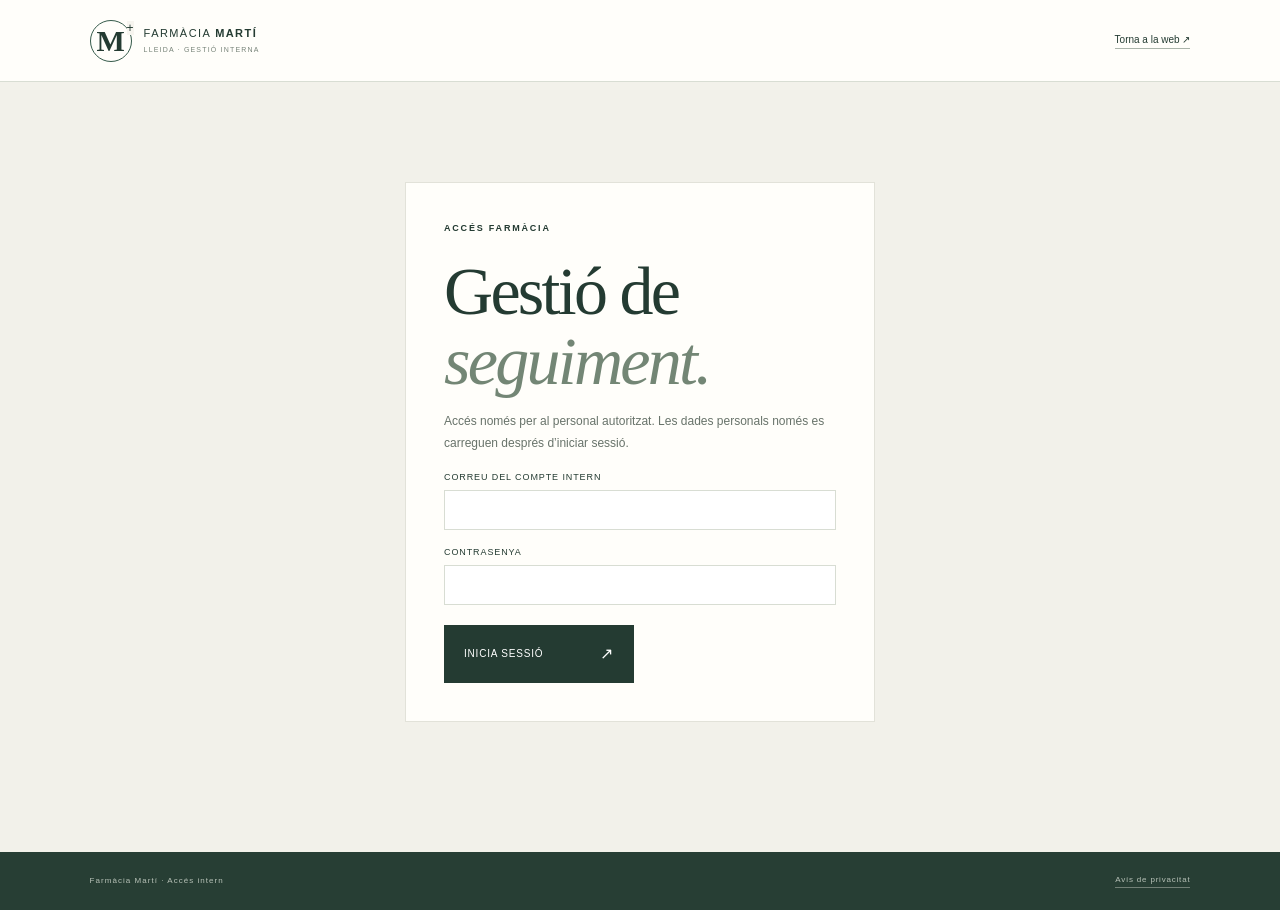
==== gestio.html @ 8bd57d9d "Actualitza els serveis de la farmàcia" ====
<!doctype html>
<html lang="ca">
<head>
  <meta charset="utf-8"><meta name="viewport" content="width=device-width, initial-scale=1"><meta name="theme-color" content="#f7f5ef">
  <title>Gestió de seguiment — Farmàcia Martí</title><link rel="stylesheet" href="styles.css"><link rel="stylesheet" href="gestio.css"><link rel="stylesheet" href="gestio-extra.css">
</head>
<body class="staff-page">
  <header class="staff-header"><a class="brand" href="index.html"><span class="brand-mark">M<span>+</span></span><span class="brand-name">FARMÀCIA <b>MARTÍ</b><small>LLEIDA · GESTIÓ INTERNA</small></span></a><a href="index.html">Torna a la web ↗</a></header>
  <main class="staff-main">
    <section id="login-panel" class="staff-panel login-panel"><p class="eyebrow">ACCÉS FARMÀCIA</p><h1>Gestió de<br><em>seguiment.</em></h1><p>Accés només per al personal autoritzat. Les dades personals només es carreguen després d’iniciar sessió.</p><form id="login-form"><label for="staff-email">Correu del compte intern</label><input id="staff-email" type="email" autocomplete="username" required><label for="staff-password">Contrasenya</label><input id="staff-password" type="password" autocomplete="current-password" required><button class="button button-dark" type="submit">Inicia sessió <span>↗</span></button><div class="form-error" role="alert" hidden></div></form></section>

    <section id="dashboard" hidden>
      <div class="dashboard-heading"><div><p class="eyebrow">ESPAI INTERN · DADES RESTRINGIDES</p><h1>Seguiment<br><em>de clients.</em></h1></div><button id="logout-button" class="button button-outline">Tanca sessió <span>↗</span></button></div>
      <div class="staff-warning"><b>Només seguiment no clínic.</b> No introdueixis diagnòstics, medicació, resultats, fotografies ni notes de salut. Aquest espai només organitza recordatoris i preferències de contacte.</div>
      <div class="dashboard-grid">
        <section class="staff-panel followup-panel"><div class="panel-heading"><div><p class="eyebrow">AGENDA</p><h2>Recordatoris pendents</h2></div><span id="pending-count" class="count-badge">0</span></div><div id="followups-list" class="followups-list"><p class="muted">Carregant…</p></div></section>
        <section class="staff-panel create-panel"><p class="eyebrow">NOU RECORDATORI</p><h2>Afegeix un seguiment</h2><form id="followup-form"><label for="client-select">Client</label><select id="client-select" required></select><label for="action-select">Tipus de recordatori</label><select id="action-select" required><option value="service_followup">Seguiment de servei</option><option value="routine_review">Revisió de rutina</option><option value="appointment_reminder">Recordatori de cita</option><option value="reorder_reminder">Recordatori de reposició</option></select><label for="service-select">Espai</label><select id="service-select" required><option value="pell">Espai Pell</option><option value="familia">Espai Família</option><option value="nutricio">Espai Nutrició</option><option value="mascotes">Espai Mascotes</option></select><label for="due-date">Data prevista</label><input id="due-date" type="date" required><label for="channel-select">Canal autoritzat</label><select id="channel-select" required></select><button class="button button-dark" type="submit">Desa recordatori <span>↗</span></button><p class="form-hint">Aquesta agenda no envia missatges automàtics. Quan arribi la data, el personal pot preparar un correu o SMS i enviar-lo manualment.</p><div class="form-error" role="alert" hidden></div></form></section>
      </div>
      <section class="staff-panel clients-panel"><div class="panel-heading"><div><p class="eyebrow">REGISTRE</p><h2>Clients</h2></div><input id="client-search" type="search" placeholder="Cerca per nom o correu" aria-label="Cerca clients"></div><div class="table-wrap"><table><thead><tr><th>Nom</th><th>Contacte</th><th>Espai</th><th>Seguiment autoritzat</th><th>Novetats autoritzades</th><th></th></tr></thead><tbody id="clients-table"><tr><td colspan="6" class="muted">Carregant…</td></tr></tbody></table></div></section>
      <div class="dashboard-grid request-grid">
        <section class="staff-panel"><div class="panel-heading"><div><p class="eyebrow">CITES</p><h2>Sol·licituds pendents</h2></div></div><div id="appointments-list" class="request-list"></div></section>
        <section class="staff-panel"><div class="panel-heading"><div><p class="eyebrow">PARAFARMÀCIA</p><h2>Disponibilitat</h2></div></div><div id="products-list" class="request-list"></div></section>
        <section class="staff-panel"><div class="panel-heading"><div><p class="eyebrow">PREFERÈNCIES</p><h2>Canvis de contacte pendents</h2></div></div><div id="preferences-list" class="request-list"></div></section>
      </div>
      <section class="staff-panel events-admin"><div class="panel-heading"><div><p class="eyebrow">ACTIVITATS</p><h2>Programa tallers i xerrades</h2></div></div><form id="event-admin-form" class="event-admin-form"><label for="admin-event-title">Títol</label><input id="admin-event-title" name="title" maxlength="100" required><label for="admin-event-description">Descripció breu</label><textarea id="admin-event-description" name="description" maxlength="500" required></textarea><label for="admin-event-date">Data i hora</label><input id="admin-event-date" name="startsAt" type="datetime-local" required><label for="admin-event-location">Lloc</label><input id="admin-event-location" name="location" maxlength="160" required><button class="button button-dark" type="submit">Desa l’activitat <span>↗</span></button><p class="form-hint">Les activitats es creen ocultes. Publica-les i obre inscripcions des de la llista només quan les dades siguin correctes.</p><div class="form-error" role="alert" hidden></div></form><div id="events-admin-list" class="events-admin-list"></div></section>
      <div id="dashboard-message" class="dashboard-message" role="status" hidden></div>
    </section>
  </main>
  <footer class="staff-footer"><span>Farmàcia Martí · Accés intern</span><a href="privacy.html">Avís de privacitat</a></footer>
  <script src="supabase-config.js"></script><script src="gestio.js"></script>
</body></html>
---- styles.css ----
:root{--ink:#243b32;--green:#365b4b;--sage:#dfe7dc;--cream:#f7f5ef;--paper:#fffefa;--orange:#d89062;--line:#d8ddd3;--serif:'Playfair Display',Georgia,serif;--sans:'DM Sans',Arial,sans-serif}*{box-sizing:border-box}html{scroll-behavior:smooth}body{margin:0;background:var(--cream);color:var(--ink);font-family:var(--sans);font-size:15px;line-height:1.6}a{color:inherit;text-decoration:none}button{font:inherit}.notice{height:36px;background:var(--ink);color:#f4f1e9;text-align:center;font-size:10px;letter-spacing:.11em;text-transform:uppercase;display:flex;justify-content:center;align-items:center;gap:12px}.notice a{color:#c3d0bd}.notice span{font-size:13px}.site-header{height:94px;padding:0 6.2%;display:flex;align-items:center;justify-content:space-between;background:var(--cream);position:relative;z-index:5}.brand{display:flex;align-items:center;gap:12px}.brand-mark{font:600 30px var(--serif);width:42px;height:42px;border:1px solid var(--green);border-radius:50%;display:grid;place-items:center;position:relative}.brand-mark span{font:500 12px var(--sans);position:absolute;right:-3px;top:0;background:var(--cream)}.brand-name{font-size:11px;letter-spacing:.13em;line-height:1.25}.brand-name b{font-weight:700}.brand-name small{display:block;font-size:7px;letter-spacing:.17em;color:#778379;margin-top:5px}.main-nav{display:flex;gap:34px;font-size:11px}.main-nav a:hover,.text-link:hover{color:#aa704d}.header-cta{border:1px solid var(--green);padding:12px 19px;font-size:10px;letter-spacing:.07em}.header-cta span{padding-left:18px}.menu-toggle{display:none}.hero{min-height:620px;height:calc(100vh - 130px);max-height:790px;background:#e7e8df;display:grid;grid-template-columns:47% 53%;position:relative;padding:0 6.2% 44px}.hero-copy{align-self:center;padding:0 8% 20px 0;max-width:540px}.eyebrow{font-size:9px;letter-spacing:.2em;font-weight:600;margin:0 0 21px}.eyebrow>span{width:7px;height:7px;border-radius:50%;display:inline-block;background:var(--orange);margin-right:8px}.hero h1,.intro h2,.care-copy h2,.spaces h2,.appointment h2,.brands h2,.contact-band h2,.dialog h2{font:500 clamp(42px,5.7vw,78px)/1.1 var(--serif);letter-spacing:-.04em;margin:0}.hero h1 em,.intro h2 em,.care-copy h2 em,.spaces h2 em,.appointment h2 em,.brands h2 em,.contact-band h2 em,.dialog h2 em{font-weight:500;color:#738675}.hero-lead{font-size:14px;line-height:1.8;max-width:390px;color:#5a665d;margin:28px 0 27px}.hero-actions{display:flex;align-items:center;gap:26px}.button{display:inline-flex;align-items:center;justify-content:space-between;border:0;padding:16px 20px;min-width:190px;font-size:10px;letter-spacing:.08em;text-transform:uppercase;cursor:pointer}.button-dark{background:var(--ink);color:#fff}.button-dark:hover{background:#50715f}.button span{font-size:16px}.text-link{font-size:10px;border-bottom:1px solid #9eaaa0;padding-bottom:6px}.text-link span{margin-left:14px}.hero-note{display:flex;gap:12px;align-items:center;margin-top:52px}.note-icon{width:36px;height:36px;border:1px solid #9ca99e;border-radius:50%;display:grid;place-items:center;color:#a77958}.hero-note b,.hero-note small{display:block}.hero-note b{font-size:10px}.hero-note small{font-size:9px;color:#7c887d}.hero-visual{position:relative;margin:32px 0 18px;overflow:hidden}.hero-visual:after{content:'';position:absolute;inset:0;background:linear-gradient(0deg,rgba(25,40,32,.35),transparent 40%)}.hero-visual img,.care-image img,.appointment-image img{width:100%;height:100%;object-fit:cover;display:block}.hero-visual img{object-position:50% 45%}.image-label{position:absolute;z-index:1;bottom:34px;left:34px;color:#fff;display:grid;grid-template-columns:52px auto 26px;gap:13px;align-items:end;width:calc(100% - 68px)}.image-label span{font-size:9px;letter-spacing:.1em}.image-label b{font:500 25px/1.15 var(--serif)}.image-label i{font-style:normal;font-size:21px}.hero-stamp{position:absolute;z-index:2;top:22px;right:22px;background:var(--cream);border-radius:50%;height:64px;width:64px;text-align:center;padding-top:8px;font:600 18px var(--serif)}.hero-stamp span{font:6px var(--sans);letter-spacing:.13em}.hero-bottom{position:absolute;bottom:15px;left:6.2%;right:6.2%;display:flex;justify-content:space-between;font-size:7px;letter-spacing:.16em;color:#738076}.section-pad{padding:110px 9%}.intro{display:grid;grid-template-columns:23% 1fr;min-height:425px;background:var(--paper)}.section-number{font-size:8px;letter-spacing:.15em;color:#7c887e}.intro-aside{display:flex;flex-direction:column;justify-content:space-between}.vertical-note{writing-mode:vertical-rl;transform:rotate(180deg);font-size:8px;letter-spacing:.18em;color:#9a9f96}.intro-content{max-width:700px}.intro h2,.care-copy h2,.spaces h2,.appointment h2,.brands h2,.contact-band h2,.dialog h2{font-size:clamp(42px,5vw,65px)}.intro-bottom{display:flex;align-items:end;justify-content:space-between;margin-top:35px}.intro-bottom p{font-size:13px;color:#667067;max-width:390px;line-height:1.9;margin:0}.round-link{width:42px;height:42px;display:grid;place-items:center;border:1px solid #9caa9d;border-radius:50%;font-size:18px}.care-section{display:grid;grid-template-columns:1fr 1fr;min-height:620px;background:#dfe7dd}.care-image{min-height:600px}.care-image img{object-position:center}.care-copy{padding:78px 13% 62px 12%;align-self:center}.care-copy .section-number{display:block;margin-bottom:50px}.care-copy h2{margin:0 0 20px}.care-copy>p:not(.eyebrow){max-width:385px;color:#637067;font-size:12px;line-height:1.9;margin:0 0 25px}.category-list{border-top:1px solid #c0cbc0}.category-list a{display:grid;grid-template-columns:40px 1fr 20px;padding:12px 0;border-bottom:1px solid #c0cbc0;font-size:11px}.category-list a span{font-size:8px;color:#8a988c}.category-list a b{font-weight:400}.spaces{background:var(--cream);padding-top:115px;padding-bottom:120px}.spaces-heading{display:flex;justify-content:space-between;align-items:end;margin-bottom:46px}.spaces-heading>div .eyebrow{margin-top:36px;margin-bottom:13px}.spaces-heading>p{max-width:240px;color:#667067;font-size:12px;line-height:1.8;margin:0 5% 5px 30px}.space-grid{display:grid;grid-template-columns:repeat(4,1fr);gap:12px}.space-card{height:390px;position:relative;overflow:hidden;color:#fff;background-size:cover;background-position:center}.space-card:before{content:'';position:absolute;inset:0;background:linear-gradient(180deg,rgba(27,43,35,.16),rgba(27,43,35,.82))}.space-card.skin{background-image:url('https://images.unsplash.com/photo-1611930022073-b7a4ba5fcccd?auto=format&fit=crop&w=700&q=80')}.space-card.family{background-image:url('https://images.unsplash.com/photo-1519689680058-324335c77eba?auto=format&fit=crop&w=700&q=80')}.space-card.nutrition{background-image:url('https://images.unsplash.com/photo-1490645935967-10de6ba17061?auto=format&fit=crop&w=700&q=80')}.space-card.pets{background-image:url('https://images.unsplash.com/photo-1516734212186-a967f81ad0d7?auto=format&fit=crop&w=700&q=80')}.space-card-top{position:absolute;top:19px;left:18px;right:18px;display:flex;justify-content:space-between;font-size:8px;letter-spacing:.15em}.space-card-top span:last-child{font-size:17px}.space-content{position:absolute;bottom:0;padding:24px 21px 21px}.space-content h3{font:500 31px var(--serif);margin:0 0 7px}.space-content p{font-size:10px;line-height:1.7;margin:0 0 15px;color:#f1f1eb}.space-content a{display:block;font-size:8px;letter-spacing:.1em;text-transform:uppercase;border-top:1px solid #ffffff77;padding-top:12px}.space-content a b{float:right;font-size:15px;font-weight:400}.prototype-note{font-size:9px;color:#828a82;margin:20px 0 0}.appointment{display:grid;grid-template-columns:50% 50%;min-height:600px;background:#e7e8df}.appointment-image{position:relative;min-height:570px}.appointment-image img{object-position:50% 43%}.appointment-image>span{position:absolute;bottom:25px;left:30px;color:#fff;font-size:8px;letter-spacing:.16em}.appointment-copy{padding:78px 14% 72px 12%;align-self:center}.appointment-copy .section-number{display:block;margin-bottom:42px}.appointment-copy .eyebrow{margin-bottom:14px}.appointment-copy h2{margin-bottom:22px}.appointment-copy>p:not(.eyebrow){font-size:12px;line-height:1.9;color:#667067;max-width:400px}.price-line{display:flex;justify-content:space-between;border-top:1px solid #c6cdc3;border-bottom:1px solid #c6cdc3;padding:15px 0;margin-top:24px;font-size:10px}.price-line b{font-size:15px}.coupon{font-size:9px;color:#5e7565;margin:12px 0 23px}.appointment-copy .button{min-width:230px}.brands{background:var(--paper);display:grid;grid-template-columns:35% 1fr;align-items:center;padding-top:100px;padding-bottom:105px}.brands-title h2{margin-top:30px}.brand-wall{display:grid;grid-template-columns:repeat(3,1fr);gap:28px 24px;align-items:center;text-align:center}.brand-wall span{font:500 15px var(--serif);color:#718074}.brand-wall span:nth-child(2n){font:600 12px var(--sans);letter-spacing:.06em}.contact-band{background:#344f42;color:#f7f5ef;padding:83px 9%;display:grid;grid-template-columns:1fr 1fr 150px;align-items:center}.contact-band .section-number{color:#c2cdbf}.contact-band h2{margin-top:23px}.contact-band h2 em{color:#becbbb}.contact-info{display:flex;flex-direction:column;gap:13px}.contact-info p{font-size:11px;color:#d6ddd3;margin:0 0 10px}.contact-info a{font-size:11px;border-bottom:1px solid #ffffff40;padding-bottom:10px;width:270px}.contact-info a span{float:right}.contact-round{width:118px;height:118px;background:#d6a77a;color:#263d33;border-radius:50%;display:grid;place-content:center;text-align:center;font:500 17px/1.2 var(--serif);transform:rotate(-8deg)}.contact-round span{font:14px var(--sans);margin:3px auto 0}footer{padding:27px 6.2%;display:flex;justify-content:space-between;align-items:center;background:#273e34;color:#dbe2d8}footer .brand-mark{width:36px;height:36px;font-size:25px;border-color:#c8d2c8}footer .brand-mark span{background:#273e34}footer .brand-name{font-size:9px}footer .brand-name small{color:#aeb9ae}footer>span,footer>a:last-child{font-size:8px;letter-spacing:.13em;color:#b8c2b8}dialog{border:0;padding:44px 48px 38px;max-width:450px;width:calc(100% - 32px);background:var(--paper);color:var(--ink);box-shadow:0 20px 90px #17251c55}dialog::backdrop{background:#15251dbb;backdrop-filter:blur(3px)}.dialog-close{position:absolute;right:18px;top:12px}.dialog-close button{background:none;border:0;font-size:26px;cursor:pointer;color:var(--ink)}dialog h2{font-size:44px;margin-bottom:15px}.dialog-copy{font-size:12px;color:#69736a;line-height:1.8}dialog label{display:block;font-size:9px;letter-spacing:.1em;text-transform:uppercase;margin:15px 0 5px}dialog input,dialog select{width:100%;padding:12px;border:1px solid var(--line);background:white;font:12px var(--sans);color:var(--ink)}dialog .button{width:100%;margin-top:21px}.form-hint{font-size:9px;color:#818981}.success-message{font-size:13px;line-height:1.8;color:#476950;background:#e9f0e8;padding:16px;margin-top:20px}
@media(max-width:900px){.site-header{padding:0 4%;height:80px}.main-nav{gap:16px;font-size:9px}.header-cta{padding:10px;font-size:9px}.hero{padding-left:5%;padding-right:5%;grid-template-columns:46% 54%;min-height:590px}.hero-copy{padding-right:6%}.hero h1{font-size:58px}.hero-bottom{left:5%;right:5%}.section-pad{padding-left:6%;padding-right:6%}.space-grid{grid-template-columns:repeat(2,1fr)}.space-card{height:370px}.care-copy,.appointment-copy{padding-left:8%;padding-right:8%}.contact-band{padding-left:6%;padding-right:6%;grid-template-columns:1fr 1fr 120px}.contact-round{width:100px;height:100px}}
@media(max-width:650px){.notice{font-size:8px;letter-spacing:.07em;gap:5px}.site-header{height:72px}.brand-mark{width:36px;height:36px;font-size:25px}.brand-name{font-size:9px}.menu-toggle{display:block;margin-left:auto;margin-right:12px;border:0;background:none;font-size:20px;color:var(--ink)}.main-nav{display:none;position:absolute;top:72px;left:0;right:0;background:var(--paper);padding:20px 7%;flex-direction:column;gap:18px;font-size:12px;box-shadow:0 12px 20px #1c32251a}.main-nav.open{display:flex}.header-cta{padding:9px;font-size:8px}.header-cta span{padding-left:6px}.hero{display:flex;flex-direction:column;height:auto;min-height:0;padding:48px 6% 43px}.hero-copy{padding:0;max-width:none}.hero h1{font-size:51px}.hero-lead{margin:20px 0;font-size:12px}.hero-actions{gap:15px}.button{min-width:165px;padding:14px;font-size:8px}.text-link{font-size:9px}.hero-note{margin-top:25px}.hero-visual{height:350px;margin:30px 0 0}.hero-visual img{object-position:center}.image-label{bottom:23px;left:20px;width:calc(100% - 40px);grid-template-columns:42px auto 20px;gap:8px}.image-label b{font-size:21px}.hero-stamp{width:52px;height:52px;top:13px;right:13px;font-size:16px}.hero-bottom{bottom:13px;font-size:6px}.hero-bottom span:nth-child(2){display:none}.section-pad{padding:70px 7%}.intro{display:block;min-height:0}.intro-aside{height:auto;margin-bottom:37px}.vertical-note{display:none}.intro h2,.care-copy h2,.spaces h2,.appointment h2,.brands h2,.contact-band h2{font-size:45px}.intro-bottom{margin-top:24px}.intro-bottom p{font-size:11px;padding-right:20px}.care-section,.appointment{grid-template-columns:1fr}.care-image,.appointment-image{min-height:360px;height:360px}.care-copy,.appointment-copy{padding:52px 7% 58px}.care-copy .section-number,.appointment-copy .section-number{margin-bottom:31px}.care-copy>p:not(.eyebrow),.appointment-copy>p:not(.eyebrow){font-size:11px}.spaces-heading{display:block;margin-bottom:30px}.spaces-heading>div .eyebrow{margin-top:28px}.spaces-heading>p{margin:18px 0 0;max-width:310px}.space-grid{gap:9px}.space-card{height:330px}.space-content{padding:20px 14px 16px}.space-content h3{font-size:25px}.space-content p{font-size:9px}.space-card-top{left:13px;right:13px;font-size:7px}.prototype-note{line-height:1.7}.appointment-image{order:1}.appointment-copy{order:2}.brands{grid-template-columns:1fr;gap:35px}.brands-title h2{margin-top:20px}.brand-wall{gap:24px 12px}.brand-wall span{font-size:13px}.contact-band{padding:60px 7%;grid-template-columns:1fr auto;gap:30px}.contact-band>div:first-child{grid-column:1/-1}.contact-info a{width:min(270px,100%)}.contact-round{grid-column:2;grid-row:2;width:82px;height:82px;font-size:14px}.contact-info{grid-column:1;grid-row:2}.contact-info p{font-size:10px}footer{padding:24px 6%;flex-wrap:wrap;gap:18px}footer>span{order:3;width:100%;font-size:7px}footer>a:last-child{font-size:7px}dialog{padding:38px 25px 27px}.dialog h2{font-size:40px}}

dialog{max-height:92vh;overflow:auto}#request-dialog{max-width:510px}.consent-group{border:1px solid var(--line);padding:12px 14px;margin:15px 0 0}.consent-group legend{font-size:9px;text-transform:uppercase;letter-spacing:.08em;padding:0 5px}.consent-group legend span,.legal-check>span{color:#a85945}.consent-group p{font-size:9px;color:#707b71;line-height:1.6;margin:9px 0 0}.check-row{display:flex;align-items:flex-start;gap:9px;font-size:10px;line-height:1.5;margin:8px 0;text-transform:none!important;letter-spacing:0!important}.check-row input{width:15px;height:15px;flex:none;margin:0;accent-color:var(--green)}.consent-group.optional{background:#faf9f4}.legal-check{margin:18px 0 8px}.legal-check a{color:var(--green);text-decoration:underline}.form-error{background:#fff0ed;border-left:3px solid #bb5a48;color:#80392e;padding:10px 12px;font-size:10px;margin:12px 0}.honeypot{position:absolute!important;left:-10000px!important;width:1px!important;height:1px!important;overflow:hidden!important}#request-form button:disabled{opacity:.6;cursor:wait}.form-hint{line-height:1.6}footer{gap:14px}footer .footer-brand{margin-right:auto}footer>a:not(.brand){font-size:8px;letter-spacing:.1em}
---- gestio.css ----
.staff-page{min-height:100vh;background:#f2f1ea}.staff-header{height:82px;padding:0 7%;display:flex;align-items:center;justify-content:space-between;border-bottom:1px solid var(--line);background:var(--paper)}.staff-header>a:last-child,.staff-footer a{font-size:10px;border-bottom:1px solid #aab4aa}.staff-main{max-width:1180px;margin:0 auto;padding:60px 6% 90px}.staff-main h1{font:500 clamp(44px,6vw,68px)/1.03 var(--serif);letter-spacing:-.04em;margin:15px 0}.staff-main h1 em{font-weight:500;color:#738675}.staff-main h2{font:500 28px/1.15 var(--serif);margin:0}.staff-panel{background:var(--paper);border:1px solid #e2e2d9;padding:26px}.login-panel{max-width:470px;margin:40px auto;padding:38px}.login-panel>p:not(.eyebrow){font-size:12px;color:#68736a;line-height:1.8}.staff-page form label{display:block;font-size:9px;letter-spacing:.1em;text-transform:uppercase;margin:15px 0 6px}.staff-page input,.staff-page select{width:100%;padding:12px;border:1px solid var(--line);background:white;font:12px var(--sans);color:var(--ink)}.staff-page form .button{margin-top:20px}.dashboard-heading{display:flex;justify-content:space-between;align-items:center;margin-bottom:32px}.dashboard-heading .eyebrow{margin-bottom:0}.button-outline{background:transparent;border:1px solid var(--ink);color:var(--ink)}.staff-warning{border-left:3px solid #c08b58;background:#eee9dc;padding:13px 16px;font-size:10px;line-height:1.7;margin-bottom:24px}.staff-warning b{display:block;margin-bottom:3px}.dashboard-grid{display:grid;grid-template-columns:1.2fr .8fr;gap:18px;margin-bottom:18px;align-items:start}.panel-heading{display:flex;justify-content:space-between;align-items:center;gap:15px;margin-bottom:20px}.panel-heading .eyebrow{margin-bottom:8px}.count-badge{display:grid;place-items:center;min-width:35px;height:35px;border-radius:50%;background:#e4ece2;font-size:12px}.followups-list{display:flex;flex-direction:column;gap:10px}.followup-item{border:1px solid var(--line);padding:14px;display:grid;grid-template-columns:1fr auto;gap:10px;align-items:center}.followup-item h3{font:500 19px var(--serif);margin:0}.followup-item p{font-size:10px;color:#68736a;margin:5px 0 0}.followup-item .due{color:#966644}.followup-actions{display:flex;flex-wrap:wrap;gap:6px;justify-content:flex-end}.small-action{border:1px solid #b8c2b8;background:transparent;color:var(--ink);font:9px var(--sans);padding:8px 10px;cursor:pointer;text-decoration:none}.small-action:hover{background:#e7ede4}.small-action.complete{background:var(--ink);color:white;border-color:var(--ink)}.create-panel .eyebrow{margin-bottom:10px}.create-panel h2{margin-bottom:17px}.create-panel .button{width:100%}.form-hint,.muted{font-size:10px;color:#798279;line-height:1.7}.form-error{margin-top:12px}.clients-panel{margin-top:18px}.clients-panel .panel-heading{align-items:end}.clients-panel input[type=search]{max-width:260px}.table-wrap{overflow-x:auto}table{width:100%;border-collapse:collapse;text-align:left;font-size:10px}th{font-size:8px;letter-spacing:.1em;text-transform:uppercase;color:#768177;padding:10px;border-bottom:1px solid var(--line)}td{padding:13px 10px;border-bottom:1px solid #e8e8e1;vertical-align:top}td strong{font-size:11px}.contact-cell{line-height:1.8}.pref-cell{line-height:1.7}.remove-preference{display:block;border:0;background:none;color:#8b5145;padding:3px 0;font:9px var(--sans);text-decoration:underline;cursor:pointer;text-align:left}.delete-client{border:0;background:none;color:#8b5145;font:9px var(--sans);text-decoration:underline;cursor:pointer}.dashboard-message{position:fixed;right:20px;bottom:20px;padding:14px 18px;background:#29473a;color:white;max-width:360px;font-size:11px;box-shadow:0 8px 30px #15251d40}.dashboard-message.error{background:#823e35}.staff-footer{display:flex;justify-content:space-between;padding:22px 7%;background:#273e34;color:#dbe2d8;font-size:9px}.staff-footer a{color:#dbe2d8;border-color:#718076}@media(max-width:850px){.dashboard-grid{grid-template-columns:1fr}.followup-item{grid-template-columns:1fr}.followup-actions{justify-content:flex-start}.staff-main{padding-top:40px}}@media(max-width:600px){.staff-header{height:70px;padding:0 5%}.staff-main{padding:34px 5% 60px}.staff-panel{padding:18px}.login-panel{padding:27px 22px}.dashboard-heading{align-items:end}.dashboard-heading .button{min-width:120px;font-size:8px;padding:12px}.clients-panel .panel-heading{align-items:stretch;flex-direction:column}.clients-panel input[type=search]{max-width:none}.staff-footer{padding:20px 5%}}
---- gestio-extra.css ----
.request-grid{margin-top:18px}.request-list{display:flex;flex-direction:column;gap:10px}.request-card{border-top:1px solid var(--line);padding:14px 0}.request-card h3{font:500 18px var(--serif);margin:0 0 5px}.request-card p{font-size:10px;color:#68736a;margin:5px 0;line-height:1.7}.request-card .request-controls{display:flex;gap:7px;flex-wrap:wrap;margin-top:9px}.confirm-time-label{display:block;max-width:260px;font-size:9px;letter-spacing:.07em;text-transform:uppercase;margin-top:12px}.confirm-time-label input{display:block;margin-top:5px}.event-admin-form{display:grid;grid-template-columns:1fr 1fr;gap:0 15px}.event-admin-form textarea{width:100%;min-height:80px;padding:12px;border:1px solid var(--line);font:12px var(--sans);resize:vertical}.event-admin-form label[for=admin-event-description],.event-admin-form #admin-event-description,.event-admin-form .button,.event-admin-form .form-hint,.event-admin-form .form-error{grid-column:1/-1}.event-admin-form .button{width:max-content}.events-admin-list{margin-top:28px}.admin-event{border-top:1px solid var(--line);padding:17px 0;display:grid;grid-template-columns:1fr auto;gap:12px}.admin-event h3{font:500 20px var(--serif);margin:0 0 5px}.admin-event p{font-size:10px;color:#68736a;margin:0}.admin-event-controls{display:flex;gap:6px;flex-wrap:wrap;justify-content:flex-end}.event-attendees{grid-column:1/-1;background:#f2f2eb;padding:14px;font-size:10px;line-height:1.8}.event-attendees p{margin:4px 0}.staff-page .button:disabled{opacity:.55}@media(max-width:600px){.event-admin-form{grid-template-columns:1fr}.event-admin-form label,.event-admin-form input,.event-admin-form textarea,.event-admin-form button,.event-admin-form p,.event-admin-form .form-error{grid-column:1}.admin-event{grid-template-columns:1fr}.admin-event-controls{justify-content:flex-start}}
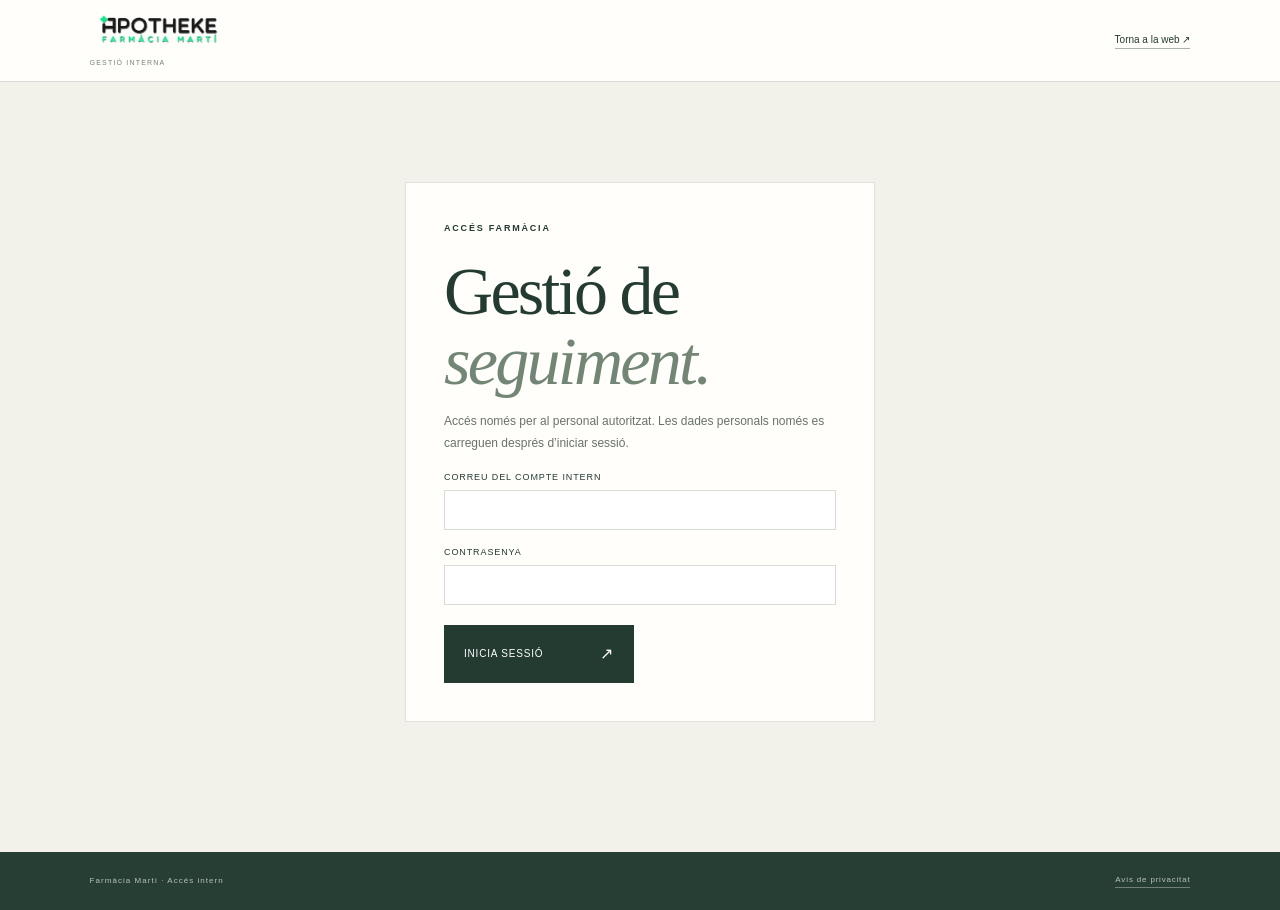
==== commit cd5cc402: "Afegeix els logos de Farmàcia Martí" ====
--- a/gestio.html
+++ b/gestio.html
@@ -1,11 +1,11 @@
 <!doctype html>
 <html lang="ca">
 <head>
-  <meta charset="utf-8"><meta name="viewport" content="width=device-width, initial-scale=1"><meta name="theme-color" content="#f7f5ef">
+  <meta charset="utf-8"><meta name="viewport" content="width=device-width, initial-scale=1"><meta name="theme-color" content="#f7f5ef"><link rel="icon" type="image/png" href="assets/favicon.png">
   <title>Gestió de seguiment — Farmàcia Martí</title><link rel="stylesheet" href="styles.css"><link rel="stylesheet" href="gestio.css"><link rel="stylesheet" href="gestio-extra.css">
-</head>
+<link rel="stylesheet" href="brand.css"></head>
 <body class="staff-page">
-  <header class="staff-header"><a class="brand" href="index.html"><span class="brand-mark">M<span>+</span></span><span class="brand-name">FARMÀCIA <b>MARTÍ</b><small>LLEIDA · GESTIÓ INTERNA</small></span></a><a href="index.html">Torna a la web ↗</a></header>
+  <header class="staff-header"><a class="brand" href="index.html"><img class="brand-logo" src="assets/logo-farmacia-marti.png" alt="Farmàcia Martí" width="170" height="56"><span class="brand-context">GESTIÓ INTERNA</span></a><a href="index.html">Torna a la web ↗</a></header>
   <main class="staff-main">
     <section id="login-panel" class="staff-panel login-panel"><p class="eyebrow">ACCÉS FARMÀCIA</p><h1>Gestió de<br><em>seguiment.</em></h1><p>Accés només per al personal autoritzat. Les dades personals només es carreguen després d’iniciar sessió.</p><form id="login-form"><label for="staff-email">Correu del compte intern</label><input id="staff-email" type="email" autocomplete="username" required><label for="staff-password">Contrasenya</label><input id="staff-password" type="password" autocomplete="current-password" required><button class="button button-dark" type="submit">Inicia sessió <span>↗</span></button><div class="form-error" role="alert" hidden></div></form></section>
 
--- a/brand.css
+++ b/brand.css
@@ -0,0 +1,7 @@
+/* Farmàcia Martí brand assets */
+.brand-logo{display:block;width:210px;height:auto;max-height:62px;object-fit:contain}
+.footer-brand .brand-logo{width:198px;max-height:58px}
+.staff-header .brand{flex-direction:column;align-items:flex-start;gap:0}
+.staff-header .brand-logo{width:158px;max-height:47px}
+.brand-context{display:block;margin-top:-2px;font-size:7px;line-height:1.2;letter-spacing:.17em;color:#778379}
+@media(max-width:650px){.brand{gap:0}.brand-logo{width:158px;max-height:47px}.footer-brand .brand-logo{width:175px;max-height:54px}}
